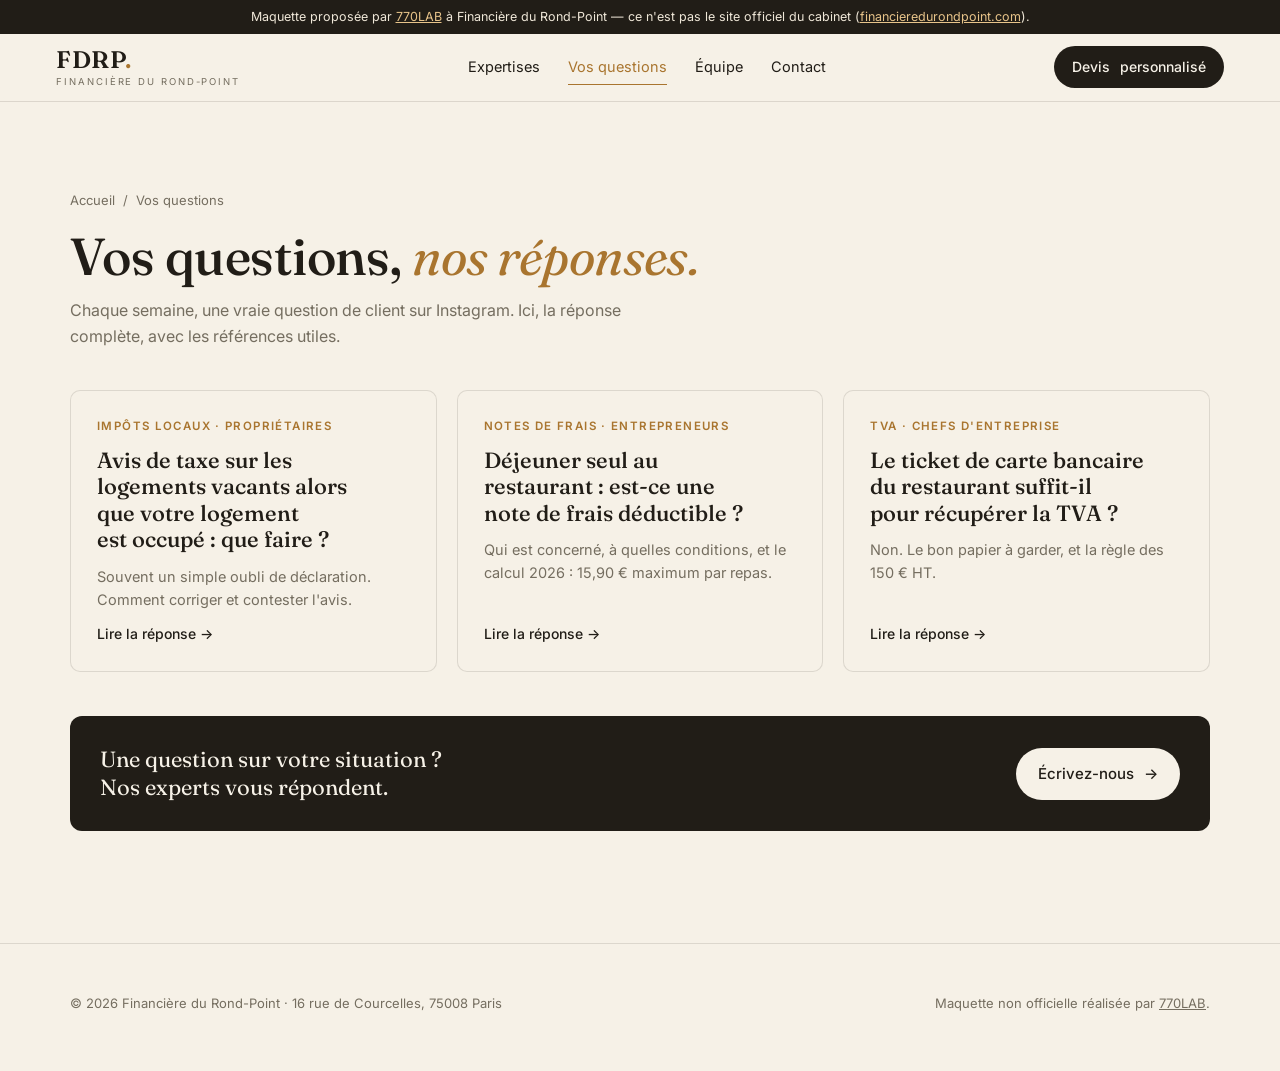
==== questions/index.html @ 24789dcb "FDRP — maquette 770LAB : hero scroll « des papiers au bilan » + pages Vos questions Co-Authored-By: " ====
<!DOCTYPE html>
<html lang="fr">
<head>
  <meta charset="utf-8">
  <meta name="viewport" content="width=device-width, initial-scale=1, viewport-fit=cover">
  <title>[Maquette] Vos questions, nos réponses | FDRP expert-comptable Paris 8e</title>
  <meta name="description" content="Les vraies questions des clients de Financière du Rond-Point : TVA, notes de frais, impôts locaux… Une réponse claire et sourcée à chaque fois.">
  <meta name="robots" content="noindex, nofollow">
  <link rel="canonical" href="https://770lab.com/fdrp/questions/">
  <meta property="og:title" content="[Maquette] Vos questions, nos réponses | FDRP expert-comptable Paris 8e">
  <meta property="og:description" content="Les vraies questions des clients de Financière du Rond-Point : TVA, notes de frais, impôts locaux… Une réponse claire et sourcée à chaque fois.">
  <meta property="og:type" content="article">
  <link rel="icon" href="data:image/svg+xml,%3Csvg xmlns='http://www.w3.org/2000/svg' viewBox='0 0 32 32'%3E%3Crect width='32' height='32' rx='7' fill='%23211d17'/%3E%3Ctext x='16' y='21.5' font-family='Georgia,serif' font-size='13' font-weight='700' fill='%23e1b874' text-anchor='middle'%3EFD%3C/text%3E%3C/svg%3E">
  <link rel="preconnect" href="https://fonts.googleapis.com">
  <link rel="preconnect" href="https://fonts.gstatic.com" crossorigin>
  <link href="https://fonts.googleapis.com/css2?family=Fraunces:ital,opsz,wght@0,9..144,400;0,9..144,500;0,9..144,600;1,9..144,400&family=Inter:wght@400;500;600&display=swap" rel="stylesheet">
  <link rel="stylesheet" href="../css/site.css?v=1">
  <script type="application/ld+json">{"@context": "https://schema.org", "@type": "CollectionPage", "name": "Vos questions, nos réponses", "hasPart": [{"@type": "FAQPage", "name": "Avis de taxe sur les logements vacants alors que votre logement est occupé : que faire ?", "url": "https://770lab.com/fdrp/questions/taxe-logements-vacants-avis-logement-occupe.html"}, {"@type": "FAQPage", "name": "Déjeuner seul au restaurant : est-ce une note de frais déductible ?", "url": "https://770lab.com/fdrp/questions/dejeuner-seul-restaurant-frais-de-repas-deductibles.html"}, {"@type": "FAQPage", "name": "Le ticket de carte bancaire du restaurant suffit-il pour récupérer la TVA ?", "url": "https://770lab.com/fdrp/questions/ticket-carte-bancaire-restaurant-tva-recuperable.html"}]}</script>
</head>
<body>
  <div class="demo-bar" role="note">Maquette proposée par <a href="https://770lab.com">770LAB</a> à Financière du Rond-Point — ce n'est pas le site officiel du cabinet (<a href="https://financieredurondpoint.com/">financieredurondpoint.com</a>).</div>
  <header class="nav is-solid">
    <div class="shell">
      <a href="../" class="brand" aria-label="FDRP, Financière du Rond-Point"><b>FDRP<i>.</i></b><span>Financière du Rond-Point</span></a>
      <nav class="nav-links" aria-label="Navigation principale">
        <a href="../#expertises">Expertises</a>
        <a href="./" class="is-active">Vos questions</a>
        <a href="../#equipe">Équipe</a>
        <a href="../#contact">Contact</a>
      </nav>
      <a href="../#contact" class="btn nav-cta">Devis<span class="lg"> personnalisé</span></a>
    </div>
  </header>
  <main class="article">
    <div class="shell" style="max-width:1180px">
      <nav class="crumbs" aria-label="Fil d'Ariane"><a href="../">Accueil</a><span>/</span><span>Vos questions</span></nav>
      <h1>Vos questions, <em style="font-style:italic;color:var(--accent);font-weight:400">nos réponses.</em></h1>
      <p class="meta" style="max-width:60ch;font-size:16px">Chaque semaine, une vraie question de client sur Instagram. Ici, la réponse complète, avec les références utiles.</p>
      <div class="qgrid" style="margin-top:40px">
        <a class="qcard" href="taxe-logements-vacants-avis-logement-occupe.html">
          <span class="tag">Impôts locaux · Propriétaires</span>
          <h3>Avis de taxe sur les logements vacants alors que votre logement est occupé : que faire ?</h3>
          <p>Souvent un simple oubli de déclaration. Comment corriger et contester l&#x27;avis.</p>
          <span class="more">Lire la réponse →</span>
        </a>
        <a class="qcard" href="dejeuner-seul-restaurant-frais-de-repas-deductibles.html">
          <span class="tag">Notes de frais · Entrepreneurs</span>
          <h3>Déjeuner seul au restaurant : est-ce une note de frais déductible ?</h3>
          <p>Qui est concerné, à quelles conditions, et le calcul 2026 : 15,90 € maximum par repas.</p>
          <span class="more">Lire la réponse →</span>
        </a>
        <a class="qcard" href="ticket-carte-bancaire-restaurant-tva-recuperable.html">
          <span class="tag">TVA · Chefs d&#x27;entreprise</span>
          <h3>Le ticket de carte bancaire du restaurant suffit-il pour récupérer la TVA ?</h3>
          <p>Non. Le bon papier à garder, et la règle des 150 € HT.</p>
          <span class="more">Lire la réponse →</span>
        </a>
      </div>
      <div class="cta-box">
        <p>Une question sur votre situation ?<br>Nos experts vous répondent.</p>
        <a class="btn" href="../#contact">Écrivez-nous <span aria-hidden="true">→</span></a>
      </div>
    </div>
  </main>
  <footer class="footer">
    <div class="shell">
      <p>© 2026 Financière du Rond-Point · 16 rue de Courcelles, 75008 Paris</p>
      <p>Maquette non officielle réalisée par <a href="https://770lab.com">770LAB</a>.</p>
    </div>
  </footer>
</body>
</html>
---- css/site.css ----
/* FDRP — démo 770LAB. Palette et typo reprises du site actuel du cabinet (Fraunces + Inter, crème / encre / laiton). */
:root{
  --bg:#f6f1e7; --bg-alt:#efe7d8; --fg:#211d17; --muted:#756e60; --accent:#a9752f; --accent-soft:rgba(169,117,47,.12);
  --line:rgba(33,29,23,.12); --ink:#16130f;
  --serif:"Fraunces", Georgia, "Times New Roman", serif;
  --sans:"Inter", system-ui, -apple-system, "Segoe UI", sans-serif;
  --gutter:max(20px, env(safe-area-inset-left, 0px));
  --nav-h:68px;
  --hero-x:max(20px, env(safe-area-inset-left, 0px), 4.4vw);
}
*,*::before,*::after{ box-sizing:border-box }
[hidden]{ display:none !important }
html{ -webkit-text-size-adjust:100% }
body{ margin:0; background:var(--bg); color:var(--fg); font-family:var(--sans); font-size:16px; line-height:1.6; -webkit-font-smoothing:antialiased }
img{ max-width:100%; display:block }
a{ color:inherit }
.shell{ max-width:1180px; margin:0 auto; padding-left:var(--gutter); padding-right:max(20px, env(safe-area-inset-right, 0px)) }
.eyebrow{ font-size:12px; letter-spacing:.16em; text-transform:uppercase; color:var(--accent); font-weight:600; margin:0 }
.h2{ font-family:var(--serif); font-weight:500; font-size:clamp(30px, 4.4vw, 52px); line-height:1.08; margin:.35em 0 0; text-wrap:balance; letter-spacing:-.01em }
.h2 em, .h1 em{ font-style:italic; font-weight:400; color:var(--accent) }
.btn{ display:inline-flex; align-items:center; gap:10px; padding:14px 22px; border-radius:999px; background:var(--fg); color:var(--bg); text-decoration:none; font-weight:500; font-size:15px; white-space:nowrap; transition:transform .25s, background .25s }
.btn:hover{ transform:translateY(-2px); background:var(--ink) }
.btn-ghost{ background:transparent; color:var(--fg); border:1px solid var(--fg) }
.btn-ghost:hover{ background:var(--fg); color:var(--bg) }
:focus-visible{ outline:2px solid var(--accent); outline-offset:3px }

/* bandeau démo — toujours présent */
.demo-bar{ background:var(--fg); color:#efe7d8; font-size:12.5px; text-align:center; padding:8px var(--gutter); line-height:1.4 }
.demo-bar a{ color:#e8c48a }

/* nav */
.nav{ position:sticky; top:0; z-index:40; height:var(--nav-h); display:flex; align-items:center; background:rgba(246,241,231,.82); backdrop-filter:saturate(1.2) blur(12px); -webkit-backdrop-filter:saturate(1.2) blur(12px); border-bottom:1px solid transparent; transition:border-color .3s }
.nav.is-solid{ border-bottom-color:var(--line) }
.nav .shell{ width:100%; max-width:none; padding-left:var(--hero-x); padding-right:var(--hero-x); display:flex; align-items:center; justify-content:space-between; gap:24px }
.brand{ text-decoration:none; display:flex; flex-direction:column; line-height:1 }
.brand b{ font-family:var(--serif); font-weight:600; font-size:24px; letter-spacing:.02em }
.brand b i{ color:var(--accent); font-style:normal }
.brand span{ font-size:9.5px; letter-spacing:.2em; text-transform:uppercase; color:var(--muted); margin-top:5px }
.nav-links{ display:flex; gap:28px; font-size:14.5px }
.nav-links a{ text-decoration:none; padding:6px 0; border-bottom:1px solid transparent }
.nav-links a:hover, .nav-links a.is-active{ border-bottom-color:var(--accent); color:var(--accent) }
.nav-cta{ padding:10px 18px; font-size:14px }
@media (max-width:860px){ .nav-links{ display:none } .nav-cta{ padding:9px 14px; font-size:13px } }
@media (max-width:520px){ .nav-cta .lg{ display:none } .brand b{ font-size:22px } .brand span{ font-size:8.5px; letter-spacing:.16em; white-space:nowrap } .eyebrow{ letter-spacing:.12em } }

/* ===== HERO scroll-scrubbé ===== */
.hero{ position:relative; height:560vh }
.stage{ position:sticky; top:var(--nav-h); height:calc(100vh - var(--nav-h)); height:calc(100dvh - var(--nav-h)); overflow:hidden; background:var(--bg) }
.stage .poster, .stage canvas{ position:absolute; inset:0; width:100%; height:100%; object-fit:cover; object-position:68% 50% }
.stage canvas{ opacity:0; transition:opacity .4s }
.stage.has-seq canvas{ opacity:1 }
.scrim{ position:absolute; inset:0; pointer-events:none; background:linear-gradient(90deg, rgba(246,241,231,.92) 0%, rgba(246,241,231,.72) 26%, rgba(246,241,231,0) 46%) }
.copy{ position:absolute; left:var(--hero-x); top:50%; transform:translateY(-50%); width:min(430px, 33vw); min-height:340px }
.ph{ position:absolute; left:0; top:0; width:100%; display:flex; flex-direction:column; gap:16px; opacity:0; transform:translateY(14px); transition:opacity .45s ease, transform .55s cubic-bezier(.2,.7,.2,1); pointer-events:none }
.ph.on{ opacity:1; transform:none; pointer-events:auto }
.h1{ font-family:var(--serif); font-weight:500; font-size:clamp(38px, 5.2vw, 72px); line-height:1.02; letter-spacing:-.015em; margin:0; text-wrap:balance }
.ph p.lead{ margin:0; color:var(--muted); font-size:17px; max-width:34ch }
.chips{ display:flex; flex-wrap:wrap; gap:8px }
.chips span{ font-size:13px; padding:6px 12px; border:1px solid rgba(169,117,47,.45); border-radius:999px; background:rgba(246,241,231,.75) }
.stat{ display:flex; align-items:baseline; gap:12px }
.stat b{ font-family:var(--serif); font-weight:500; font-size:clamp(46px, 5.6vw, 76px); line-height:1; font-variant-numeric:tabular-nums; color:var(--fg) }
.stat span{ font-size:14px; color:var(--muted); max-width:15ch; line-height:1.35 }
.progress{ position:absolute; left:var(--hero-x); bottom:28px; display:flex; gap:8px; align-items:center; font-size:11px; letter-spacing:.14em; text-transform:uppercase; color:var(--muted) }
.progress i{ width:26px; height:2px; background:var(--line); display:block; position:relative; overflow:hidden }
.progress i.on{ background:var(--accent) }
.scroll-hint{ position:absolute; right:max(20px, env(safe-area-inset-right, 0px)); bottom:26px; font-size:12px; color:var(--muted); letter-spacing:.08em; transition:opacity .4s }
.hero.is-moving .scroll-hint{ opacity:0 }

@media (orientation:portrait), (max-width:760px){
  .scrim{ background:linear-gradient(0deg, rgba(246,241,231,.97) 0%, rgba(246,241,231,.9) 34%, rgba(246,241,231,0) 58%) }
  .copy{ top:auto; bottom:64px; transform:none; width:auto; right:max(20px, env(safe-area-inset-right, 0px)); min-height:230px }
  .ph{ top:auto; bottom:0; gap:12px }
  .h1{ font-size:clamp(32px, 9vw, 44px) }
  .ph p.lead{ font-size:15px }
  .stat b{ font-size:44px }
  .progress{ bottom:22px }
  .scroll-hint{ display:none }
}

/* ===== sections ===== */
section.block{ padding-block:clamp(72px, 10vw, 128px) }
.reveal{ opacity:1; transform:none; transition:opacity .7s ease, transform .8s cubic-bezier(.2,.7,.2,1) }
.js .reveal:not(.is-in){ opacity:0; transform:translateY(18px) }

.expertises .grid{ margin-top:48px; display:grid; grid-template-columns:repeat(auto-fit, minmax(190px, 1fr)); column-gap:28px; border-top:1px solid var(--line) }
.exp{ padding:28px 0 32px; border-bottom:1px solid var(--line); display:flex; flex-direction:column; gap:8px; min-width:0 }
.exp .n{ font-family:var(--serif); color:var(--accent); font-size:15px; font-variant-numeric:tabular-nums }
.exp h3{ margin:0; font-family:var(--serif); font-weight:500; font-size:24px; line-height:1.15 }
.exp p{ margin:0; color:var(--muted); font-size:15px }

.questions{ background:var(--bg-alt) }
.questions .head{ display:flex; justify-content:space-between; align-items:end; gap:24px; flex-wrap:wrap }
.questions .head p{ margin:12px 0 0; color:var(--muted); max-width:52ch }
.qgrid{ margin-top:44px; display:grid; grid-template-columns:repeat(auto-fit, minmax(280px, 1fr)); gap:20px }
.qcard{ display:flex; flex-direction:column; gap:12px; padding:26px; background:var(--bg); border-radius:10px; text-decoration:none; border:1px solid var(--line); transition:transform .3s, box-shadow .3s; min-width:0 }
.qcard:hover{ transform:translateY(-4px); box-shadow:0 18px 40px -24px rgba(33,29,23,.45) }
.qcard .tag{ font-size:11.5px; letter-spacing:.12em; text-transform:uppercase; color:var(--accent); font-weight:600 }
.qcard h3{ margin:0; font-family:var(--serif); font-weight:500; font-size:22px; line-height:1.2; text-wrap:balance }
.qcard p{ margin:0; color:var(--muted); font-size:14.5px }
.qcard .more{ margin-top:auto; font-size:14px; font-weight:500 }

.team .grid{ margin-top:44px; display:grid; grid-template-columns:repeat(auto-fit, minmax(210px, 1fr)); gap:20px }
.member{ display:flex; gap:16px; align-items:center; padding:18px 0; border-top:1px solid var(--line) }
.member .av{ width:52px; height:52px; border-radius:50%; background:var(--fg); color:var(--bg); display:grid; place-items:center; font-family:var(--serif); font-size:18px; flex:none }
.member b{ display:block; font-weight:600 }
.member span{ color:var(--muted); font-size:14px }

.contact{ background:var(--fg); color:var(--bg) }
.contact .eyebrow{ color:#e1b874 }
.contact .h2 em{ color:#e1b874 }
.contact .inner{ display:grid; grid-template-columns:1.2fr 1fr; gap:48px; align-items:end }
.contact .info{ display:flex; flex-direction:column; gap:8px; font-size:16px; color:#d9cfbd }
.contact .info strong{ color:var(--bg); font-size:20px; font-family:var(--serif); font-weight:500 }
.contact .btn{ background:var(--bg); color:var(--fg); align-self:flex-start; margin-top:14px }
@media (max-width:760px){ .contact .inner{ grid-template-columns:1fr; gap:28px } }

.footer{ padding-block:36px 44px; font-size:13px; color:var(--muted); border-top:1px solid var(--line) }
.footer .shell{ display:flex; justify-content:space-between; gap:16px; flex-wrap:wrap }

/* ===== pages questions ===== */
.article{ padding-block:clamp(40px, 7vw, 88px) clamp(64px, 9vw, 112px) }
.article .shell{ max-width:820px }
.crumbs{ font-size:13px; color:var(--muted); display:flex; gap:8px; flex-wrap:wrap }
.crumbs a{ text-decoration:none; color:var(--muted) }
.crumbs a:hover{ color:var(--accent) }
.article h1{ font-family:var(--serif); font-weight:500; font-size:clamp(32px, 5vw, 52px); line-height:1.08; letter-spacing:-.01em; margin:18px 0 0; text-wrap:balance }
.meta{ margin-top:14px; font-size:13.5px; color:var(--muted) }
.answer{ margin-top:32px; padding:24px 26px; border-left:3px solid var(--accent); background:var(--bg-alt); border-radius:0 10px 10px 0 }
.answer .eyebrow{ margin-bottom:8px }
.answer p{ margin:0; font-size:18px; line-height:1.55 }
.prose{ margin-top:36px; font-size:17px; line-height:1.72 }
.prose h2{ font-family:var(--serif); font-weight:500; font-size:28px; line-height:1.2; margin:44px 0 12px }
.prose p, .prose ul, .prose ol{ margin:0 0 16px }
.prose li{ margin-bottom:6px }
.prose strong{ font-weight:600 }
.calc{ margin:20px 0; border:1px solid var(--line); border-radius:10px; overflow-x:auto }
.calc table{ width:100%; border-collapse:collapse; font-variant-numeric:tabular-nums; font-size:16px }
.calc td{ padding:12px 16px; border-bottom:1px solid var(--line) }
.calc tr:last-child td{ border-bottom:0; font-weight:600; background:var(--accent-soft) }
.calc td:last-child{ text-align:right; white-space:nowrap }
.source{ margin-top:36px; font-size:14px; color:var(--muted); padding-top:18px; border-top:1px solid var(--line) }
.insta{ margin-top:12px; font-size:14px }
.cta-box{ margin-top:44px; padding:30px; background:var(--fg); color:var(--bg); border-radius:12px; display:flex; justify-content:space-between; align-items:center; gap:20px; flex-wrap:wrap }
.cta-box p{ margin:0; font-family:var(--serif); font-size:22px; line-height:1.25 }
.cta-box .btn{ background:var(--bg); color:var(--fg) }
.related{ margin-top:52px }
.related h2{ font-family:var(--serif); font-weight:500; font-size:24px; margin:0 0 16px }
.related .qgrid{ margin-top:0 }

@media (prefers-reduced-motion:reduce){
  .ph, .reveal, .btn, .qcard{ transition:none !important }
}
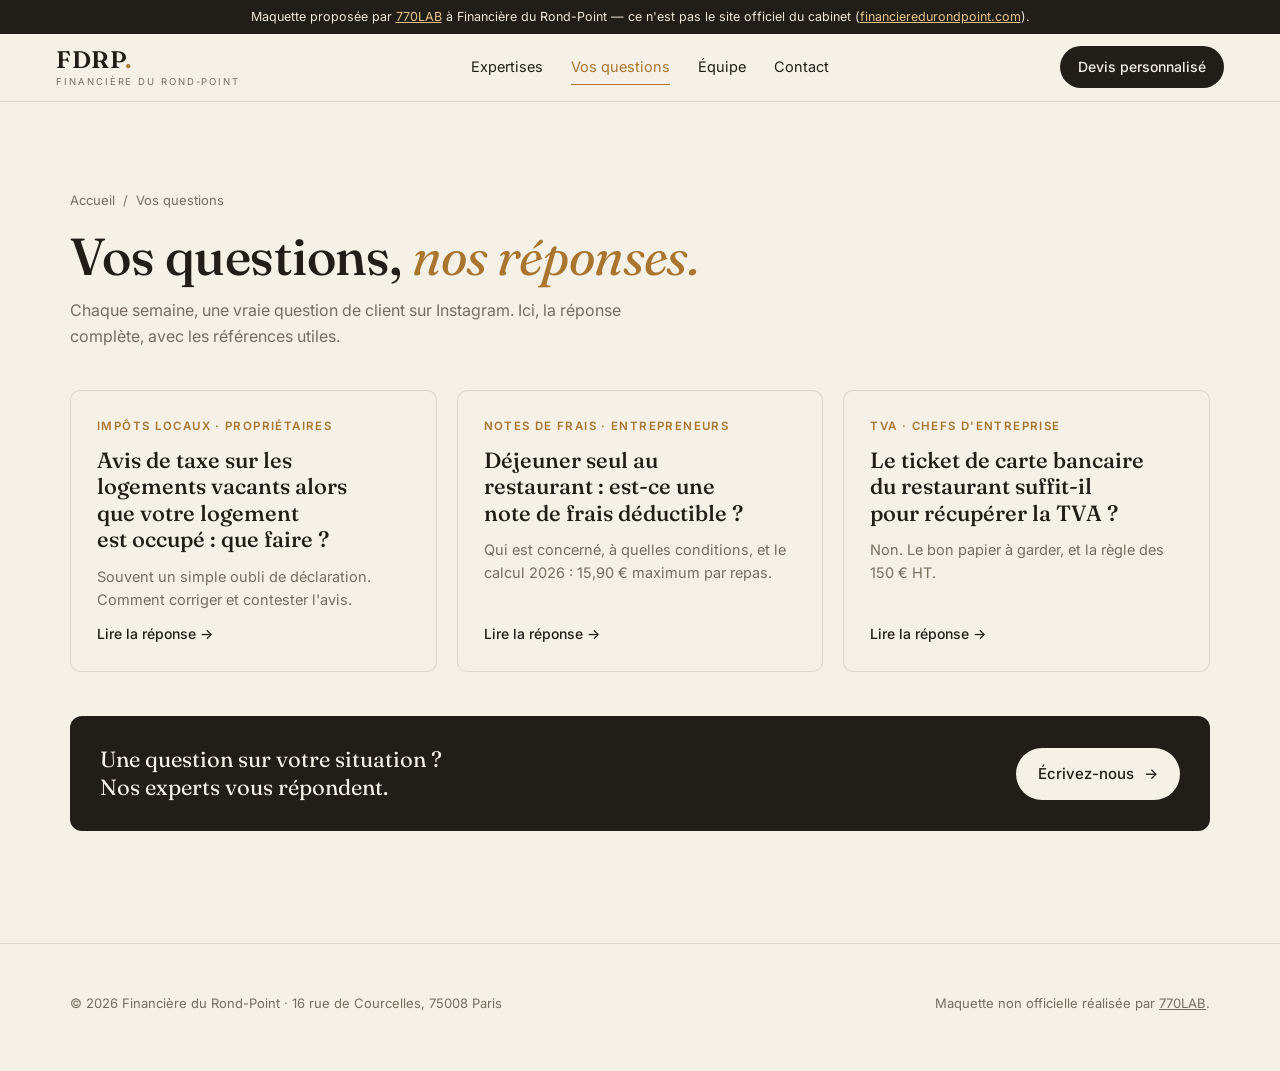
==== commit 013906f7: "Bouton devis : espacement Co-Authored-By: Claude Opus 5.5 <noreply@anthropic.com>" ====
--- a/questions/index.html
+++ b/questions/index.html
@@ -14,7 +14,7 @@
   <link rel="preconnect" href="https://fonts.googleapis.com">
   <link rel="preconnect" href="https://fonts.gstatic.com" crossorigin>
   <link href="https://fonts.googleapis.com/css2?family=Fraunces:ital,opsz,wght@0,9..144,400;0,9..144,500;0,9..144,600;1,9..144,400&family=Inter:wght@400;500;600&display=swap" rel="stylesheet">
-  <link rel="stylesheet" href="../css/site.css?v=1">
+  <link rel="stylesheet" href="../css/site.css?v=2">
   <script type="application/ld+json">{"@context": "https://schema.org", "@type": "CollectionPage", "name": "Vos questions, nos réponses", "hasPart": [{"@type": "FAQPage", "name": "Avis de taxe sur les logements vacants alors que votre logement est occupé : que faire ?", "url": "https://770lab.com/fdrp/questions/taxe-logements-vacants-avis-logement-occupe.html"}, {"@type": "FAQPage", "name": "Déjeuner seul au restaurant : est-ce une note de frais déductible ?", "url": "https://770lab.com/fdrp/questions/dejeuner-seul-restaurant-frais-de-repas-deductibles.html"}, {"@type": "FAQPage", "name": "Le ticket de carte bancaire du restaurant suffit-il pour récupérer la TVA ?", "url": "https://770lab.com/fdrp/questions/ticket-carte-bancaire-restaurant-tva-recuperable.html"}]}</script>
 </head>
 <body>
--- a/css/site.css
+++ b/css/site.css
@@ -41,6 +41,7 @@
 .nav-links a:hover, .nav-links a.is-active{ border-bottom-color:var(--accent); color:var(--accent) }
 .nav-cta{ padding:10px 18px; font-size:14px }
 @media (max-width:860px){ .nav-links{ display:none } .nav-cta{ padding:9px 14px; font-size:13px } }
+.nav-cta{ gap:.28em }
 @media (max-width:520px){ .nav-cta .lg{ display:none } .brand b{ font-size:22px } .brand span{ font-size:8.5px; letter-spacing:.16em; white-space:nowrap } .eyebrow{ letter-spacing:.12em } }
 
 /* ===== HERO scroll-scrubbé ===== */
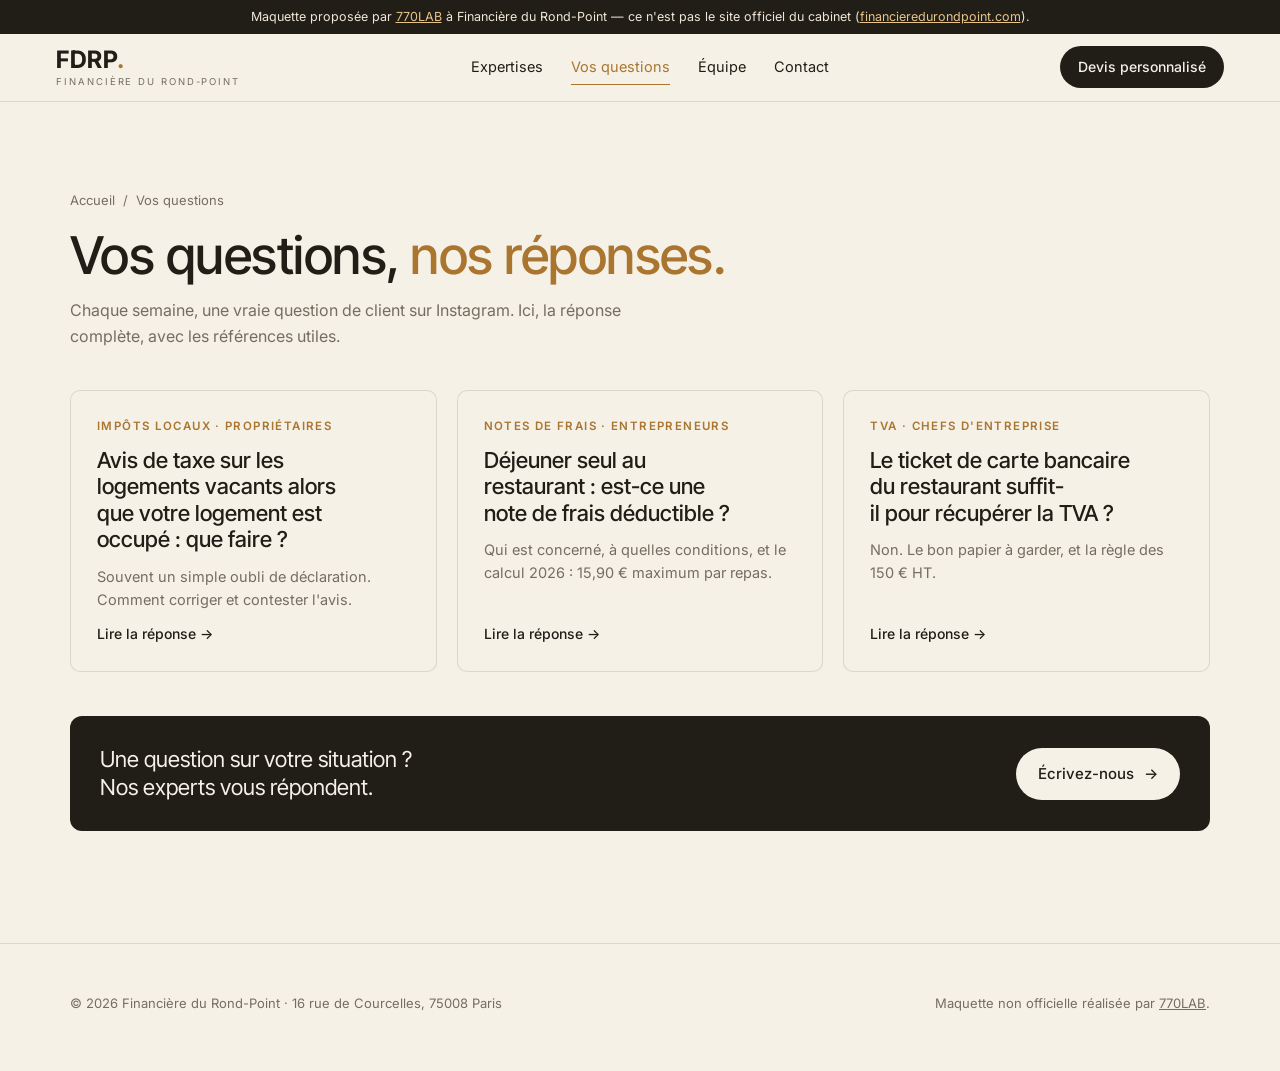
==== commit 29390869: "Replace Fraunces with Inter Tight, remove italics (report 371a515994b2) Co-Authored-By: Claude Opus " ====
--- a/questions/index.html
+++ b/questions/index.html
@@ -13,7 +13,7 @@
   <link rel="icon" href="data:image/svg+xml,%3Csvg xmlns='http://www.w3.org/2000/svg' viewBox='0 0 32 32'%3E%3Crect width='32' height='32' rx='7' fill='%23211d17'/%3E%3Ctext x='16' y='21.5' font-family='Georgia,serif' font-size='13' font-weight='700' fill='%23e1b874' text-anchor='middle'%3EFD%3C/text%3E%3C/svg%3E">
   <link rel="preconnect" href="https://fonts.googleapis.com">
   <link rel="preconnect" href="https://fonts.gstatic.com" crossorigin>
-  <link href="https://fonts.googleapis.com/css2?family=Fraunces:ital,opsz,wght@0,9..144,400;0,9..144,500;0,9..144,600;1,9..144,400&family=Inter:wght@400;500;600&display=swap" rel="stylesheet">
+  <link href="https://fonts.googleapis.com/css2?family=Inter+Tight:wght@500;600;700&family=Inter:wght@400;500;600&display=swap" rel="stylesheet">
   <link rel="stylesheet" href="../css/site.css?v=2">
   <script type="application/ld+json">{"@context": "https://schema.org", "@type": "CollectionPage", "name": "Vos questions, nos réponses", "hasPart": [{"@type": "FAQPage", "name": "Avis de taxe sur les logements vacants alors que votre logement est occupé : que faire ?", "url": "https://770lab.com/fdrp/questions/taxe-logements-vacants-avis-logement-occupe.html"}, {"@type": "FAQPage", "name": "Déjeuner seul au restaurant : est-ce une note de frais déductible ?", "url": "https://770lab.com/fdrp/questions/dejeuner-seul-restaurant-frais-de-repas-deductibles.html"}, {"@type": "FAQPage", "name": "Le ticket de carte bancaire du restaurant suffit-il pour récupérer la TVA ?", "url": "https://770lab.com/fdrp/questions/ticket-carte-bancaire-restaurant-tva-recuperable.html"}]}</script>
 </head>
@@ -34,7 +34,7 @@
   <main class="article">
     <div class="shell" style="max-width:1180px">
       <nav class="crumbs" aria-label="Fil d'Ariane"><a href="../">Accueil</a><span>/</span><span>Vos questions</span></nav>
-      <h1>Vos questions, <em style="font-style:italic;color:var(--accent);font-weight:400">nos réponses.</em></h1>
+      <h1>Vos questions, <em style="color:var(--accent)">nos réponses.</em></h1>
       <p class="meta" style="max-width:60ch;font-size:16px">Chaque semaine, une vraie question de client sur Instagram. Ici, la réponse complète, avec les références utiles.</p>
       <div class="qgrid" style="margin-top:40px">
         <a class="qcard" href="taxe-logements-vacants-avis-logement-occupe.html">
--- a/css/site.css
+++ b/css/site.css
@@ -1,14 +1,14 @@
-/* FDRP — démo 770LAB. Palette et typo reprises du site actuel du cabinet (Fraunces + Inter, crème / encre / laiton). */
+/* FDRP — démo 770LAB. Palette du site actuel (crème / encre / laiton) ; titres en Inter Tight, texte en Inter. Jamais Fraunces ni de serif « fantaisie » (propriétaire, 13/11/2026), jamais d italique. */
 :root{
   --bg:#f6f1e7; --bg-alt:#efe7d8; --fg:#211d17; --muted:#756e60; --accent:#a9752f; --accent-soft:rgba(169,117,47,.12);
   --line:rgba(33,29,23,.12); --ink:#16130f;
-  --serif:"Fraunces", Georgia, "Times New Roman", serif;
+  --serif:"Inter Tight", "Inter", system-ui, -apple-system, "Segoe UI", sans-serif;
   --sans:"Inter", system-ui, -apple-system, "Segoe UI", sans-serif;
   --gutter:max(20px, env(safe-area-inset-left, 0px));
   --nav-h:68px;
   --hero-x:max(20px, env(safe-area-inset-left, 0px), 4.4vw);
 }
-*,*::before,*::after{ box-sizing:border-box }
+*,*::before,*::after{ box-sizing:border-box; font-style:normal !important }
 [hidden]{ display:none !important }
 html{ -webkit-text-size-adjust:100% }
 body{ margin:0; background:var(--bg); color:var(--fg); font-family:var(--sans); font-size:16px; line-height:1.6; -webkit-font-smoothing:antialiased }
@@ -16,8 +16,8 @@
 a{ color:inherit }
 .shell{ max-width:1180px; margin:0 auto; padding-left:var(--gutter); padding-right:max(20px, env(safe-area-inset-right, 0px)) }
 .eyebrow{ font-size:12px; letter-spacing:.16em; text-transform:uppercase; color:var(--accent); font-weight:600; margin:0 }
-.h2{ font-family:var(--serif); font-weight:500; font-size:clamp(30px, 4.4vw, 52px); line-height:1.08; margin:.35em 0 0; text-wrap:balance; letter-spacing:-.01em }
-.h2 em, .h1 em{ font-style:italic; font-weight:400; color:var(--accent) }
+.h2{ font-family:var(--serif); font-weight:600; font-size:clamp(30px, 4.4vw, 52px); line-height:1.08; margin:.35em 0 0; text-wrap:balance; letter-spacing:-.01em }
+.h2 em, .h1 em{ font-style:normal; color:var(--accent) }
 .btn{ display:inline-flex; align-items:center; gap:10px; padding:14px 22px; border-radius:999px; background:var(--fg); color:var(--bg); text-decoration:none; font-weight:500; font-size:15px; white-space:nowrap; transition:transform .25s, background .25s }
 .btn:hover{ transform:translateY(-2px); background:var(--ink) }
 .btn-ghost{ background:transparent; color:var(--fg); border:1px solid var(--fg) }
@@ -33,7 +33,7 @@
 .nav.is-solid{ border-bottom-color:var(--line) }
 .nav .shell{ width:100%; max-width:none; padding-left:var(--hero-x); padding-right:var(--hero-x); display:flex; align-items:center; justify-content:space-between; gap:24px }
 .brand{ text-decoration:none; display:flex; flex-direction:column; line-height:1 }
-.brand b{ font-family:var(--serif); font-weight:600; font-size:24px; letter-spacing:.02em }
+.brand b{ font-family:var(--serif); font-weight:700; font-size:24px; letter-spacing:.02em }
 .brand b i{ color:var(--accent); font-style:normal }
 .brand span{ font-size:9.5px; letter-spacing:.2em; text-transform:uppercase; color:var(--muted); margin-top:5px }
 .nav-links{ display:flex; gap:28px; font-size:14.5px }
@@ -54,7 +54,7 @@
 .copy{ position:absolute; left:var(--hero-x); top:50%; transform:translateY(-50%); width:min(430px, 33vw); min-height:340px }
 .ph{ position:absolute; left:0; top:0; width:100%; display:flex; flex-direction:column; gap:16px; opacity:0; transform:translateY(14px); transition:opacity .45s ease, transform .55s cubic-bezier(.2,.7,.2,1); pointer-events:none }
 .ph.on{ opacity:1; transform:none; pointer-events:auto }
-.h1{ font-family:var(--serif); font-weight:500; font-size:clamp(38px, 5.2vw, 72px); line-height:1.02; letter-spacing:-.015em; margin:0; text-wrap:balance }
+.h1{ font-family:var(--serif); font-weight:600; font-size:clamp(38px, 5.2vw, 72px); line-height:1.02; letter-spacing:-.015em; margin:0; text-wrap:balance }
 .ph p.lead{ margin:0; color:var(--muted); font-size:17px; max-width:34ch }
 .chips{ display:flex; flex-wrap:wrap; gap:8px }
 .chips span{ font-size:13px; padding:6px 12px; border:1px solid rgba(169,117,47,.45); border-radius:999px; background:rgba(246,241,231,.75) }
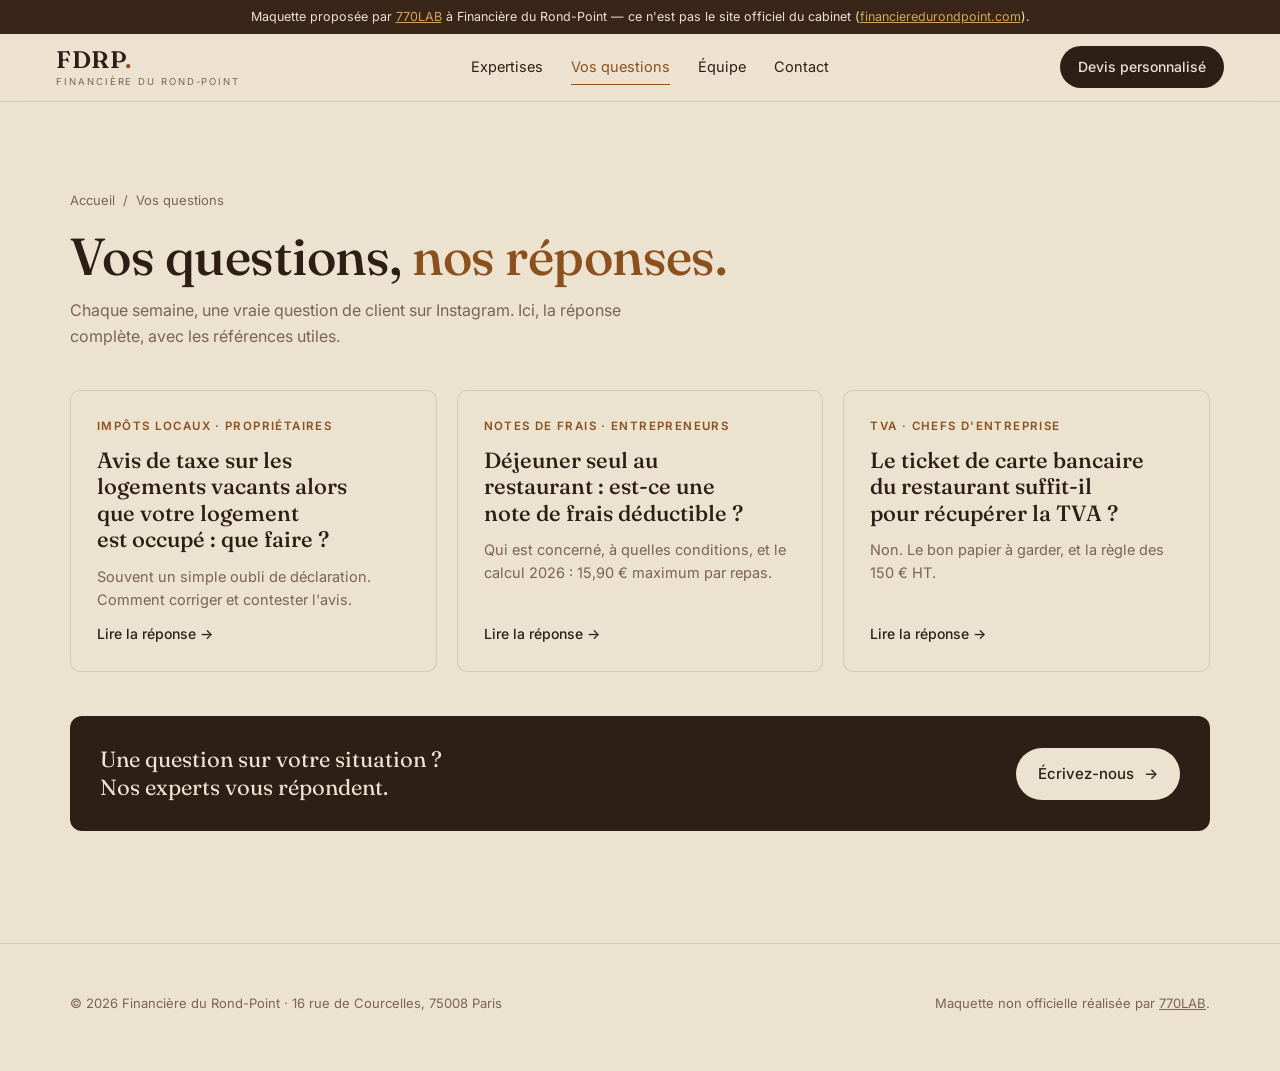
==== commit 14933b7d: "Palette café du reel + aucun italique (branche en attente de la nouvelle vidéo) Co-Authored-By: Clau" ====
--- a/questions/index.html
+++ b/questions/index.html
@@ -10,11 +10,11 @@
   <meta property="og:title" content="[Maquette] Vos questions, nos réponses | FDRP expert-comptable Paris 8e">
   <meta property="og:description" content="Les vraies questions des clients de Financière du Rond-Point : TVA, notes de frais, impôts locaux… Une réponse claire et sourcée à chaque fois.">
   <meta property="og:type" content="article">
-  <link rel="icon" href="data:image/svg+xml,%3Csvg xmlns='http://www.w3.org/2000/svg' viewBox='0 0 32 32'%3E%3Crect width='32' height='32' rx='7' fill='%23211d17'/%3E%3Ctext x='16' y='21.5' font-family='Georgia,serif' font-size='13' font-weight='700' fill='%23e1b874' text-anchor='middle'%3EFD%3C/text%3E%3C/svg%3E">
+  <link rel="icon" href="data:image/svg+xml,%3Csvg xmlns='http://www.w3.org/2000/svg' viewBox='0 0 32 32'%3E%3Crect width='32' height='32' rx='7' fill='%233a2618'/%3E%3Ctext x='16' y='21.5' font-family='Georgia,serif' font-size='13' font-weight='700' fill='%23d6a360' text-anchor='middle'%3EFD%3C/text%3E%3C/svg%3E">
   <link rel="preconnect" href="https://fonts.googleapis.com">
   <link rel="preconnect" href="https://fonts.gstatic.com" crossorigin>
-  <link href="https://fonts.googleapis.com/css2?family=Inter+Tight:wght@500;600;700&family=Inter:wght@400;500;600&display=swap" rel="stylesheet">
-  <link rel="stylesheet" href="../css/site.css?v=2">
+  <link href="https://fonts.googleapis.com/css2?family=Fraunces:opsz,wght@9..144,400;9..144,500;9..144,600&family=Inter:wght@400;500;600&display=swap" rel="stylesheet">
+  <link rel="stylesheet" href="../css/site.css?v=3">
   <script type="application/ld+json">{"@context": "https://schema.org", "@type": "CollectionPage", "name": "Vos questions, nos réponses", "hasPart": [{"@type": "FAQPage", "name": "Avis de taxe sur les logements vacants alors que votre logement est occupé : que faire ?", "url": "https://770lab.com/fdrp/questions/taxe-logements-vacants-avis-logement-occupe.html"}, {"@type": "FAQPage", "name": "Déjeuner seul au restaurant : est-ce une note de frais déductible ?", "url": "https://770lab.com/fdrp/questions/dejeuner-seul-restaurant-frais-de-repas-deductibles.html"}, {"@type": "FAQPage", "name": "Le ticket de carte bancaire du restaurant suffit-il pour récupérer la TVA ?", "url": "https://770lab.com/fdrp/questions/ticket-carte-bancaire-restaurant-tva-recuperable.html"}]}</script>
 </head>
 <body>
--- a/css/site.css
+++ b/css/site.css
@@ -1,22 +1,23 @@
-/* FDRP — démo 770LAB. Palette du site actuel (crème / encre / laiton) ; titres en Inter Tight, texte en Inter. Jamais Fraunces ni de serif « fantaisie » (propriétaire, 13/11/2026), jamais d italique. */
+/* FDRP — démo 770LAB. Palette « café » reprise du reel choisi par le client (crème, sable, caramel, espresso) — PAS celle de son site actuel, qu'il n'aime pas. */
 :root{
-  --bg:#f6f1e7; --bg-alt:#efe7d8; --fg:#211d17; --muted:#756e60; --accent:#a9752f; --accent-soft:rgba(169,117,47,.12);
-  --line:rgba(33,29,23,.12); --ink:#16130f;
-  --serif:"Inter Tight", "Inter", system-ui, -apple-system, "Segoe UI", sans-serif;
+  --bg:#ece2d0; --bg-alt:#e2d2ba; --fg:#2e1f16; --muted:#7b6450; --accent:#8c501d; --accent-soft:rgba(201,138,69,.16);
+  --line:rgba(46,31,22,.13); --ink:#1f140d; --caramel:#c98a45; --caramel-lt:#d6a360; --espresso:#3a2618;
+  --serif:"Fraunces", Georgia, "Times New Roman", serif;
   --sans:"Inter", system-ui, -apple-system, "Segoe UI", sans-serif;
   --gutter:max(20px, env(safe-area-inset-left, 0px));
   --nav-h:68px;
   --hero-x:max(20px, env(safe-area-inset-left, 0px), 4.4vw);
 }
-*,*::before,*::after{ box-sizing:border-box; font-style:normal !important }
+*,*::before,*::after{ box-sizing:border-box }
 [hidden]{ display:none !important }
 html{ -webkit-text-size-adjust:100% }
 body{ margin:0; background:var(--bg); color:var(--fg); font-family:var(--sans); font-size:16px; line-height:1.6; -webkit-font-smoothing:antialiased }
 img{ max-width:100%; display:block }
+em, i{ font-style:normal } /* aucun italique sur ce site (demande du 17/11) */
 a{ color:inherit }
 .shell{ max-width:1180px; margin:0 auto; padding-left:var(--gutter); padding-right:max(20px, env(safe-area-inset-right, 0px)) }
 .eyebrow{ font-size:12px; letter-spacing:.16em; text-transform:uppercase; color:var(--accent); font-weight:600; margin:0 }
-.h2{ font-family:var(--serif); font-weight:600; font-size:clamp(30px, 4.4vw, 52px); line-height:1.08; margin:.35em 0 0; text-wrap:balance; letter-spacing:-.01em }
+.h2{ font-family:var(--serif); font-weight:500; font-size:clamp(30px, 4.4vw, 52px); line-height:1.08; margin:.35em 0 0; text-wrap:balance; letter-spacing:-.01em }
 .h2 em, .h1 em{ font-style:normal; color:var(--accent) }
 .btn{ display:inline-flex; align-items:center; gap:10px; padding:14px 22px; border-radius:999px; background:var(--fg); color:var(--bg); text-decoration:none; font-weight:500; font-size:15px; white-space:nowrap; transition:transform .25s, background .25s }
 .btn:hover{ transform:translateY(-2px); background:var(--ink) }
@@ -25,15 +26,15 @@
 :focus-visible{ outline:2px solid var(--accent); outline-offset:3px }
 
 /* bandeau démo — toujours présent */
-.demo-bar{ background:var(--fg); color:#efe7d8; font-size:12.5px; text-align:center; padding:8px var(--gutter); line-height:1.4 }
-.demo-bar a{ color:#e8c48a }
+.demo-bar{ background:var(--espresso); color:var(--bg); font-size:12.5px; text-align:center; padding:8px var(--gutter); line-height:1.4 }
+.demo-bar a{ color:var(--caramel-lt) }
 
 /* nav */
-.nav{ position:sticky; top:0; z-index:40; height:var(--nav-h); display:flex; align-items:center; background:rgba(246,241,231,.82); backdrop-filter:saturate(1.2) blur(12px); -webkit-backdrop-filter:saturate(1.2) blur(12px); border-bottom:1px solid transparent; transition:border-color .3s }
+.nav{ position:sticky; top:0; z-index:40; height:var(--nav-h); display:flex; align-items:center; background:rgba(236,226,208,.84); backdrop-filter:saturate(1.2) blur(12px); -webkit-backdrop-filter:saturate(1.2) blur(12px); border-bottom:1px solid transparent; transition:border-color .3s }
 .nav.is-solid{ border-bottom-color:var(--line) }
 .nav .shell{ width:100%; max-width:none; padding-left:var(--hero-x); padding-right:var(--hero-x); display:flex; align-items:center; justify-content:space-between; gap:24px }
 .brand{ text-decoration:none; display:flex; flex-direction:column; line-height:1 }
-.brand b{ font-family:var(--serif); font-weight:700; font-size:24px; letter-spacing:.02em }
+.brand b{ font-family:var(--serif); font-weight:600; font-size:24px; letter-spacing:.02em }
 .brand b i{ color:var(--accent); font-style:normal }
 .brand span{ font-size:9.5px; letter-spacing:.2em; text-transform:uppercase; color:var(--muted); margin-top:5px }
 .nav-links{ display:flex; gap:28px; font-size:14.5px }
@@ -50,14 +51,14 @@
 .stage .poster, .stage canvas{ position:absolute; inset:0; width:100%; height:100%; object-fit:cover; object-position:68% 50% }
 .stage canvas{ opacity:0; transition:opacity .4s }
 .stage.has-seq canvas{ opacity:1 }
-.scrim{ position:absolute; inset:0; pointer-events:none; background:linear-gradient(90deg, rgba(246,241,231,.92) 0%, rgba(246,241,231,.72) 26%, rgba(246,241,231,0) 46%) }
+.scrim{ position:absolute; inset:0; pointer-events:none; background:linear-gradient(90deg, rgba(236,226,208,.92) 0%, rgba(236,226,208,.72) 26%, rgba(236,226,208,0) 46%) }
 .copy{ position:absolute; left:var(--hero-x); top:50%; transform:translateY(-50%); width:min(430px, 33vw); min-height:340px }
 .ph{ position:absolute; left:0; top:0; width:100%; display:flex; flex-direction:column; gap:16px; opacity:0; transform:translateY(14px); transition:opacity .45s ease, transform .55s cubic-bezier(.2,.7,.2,1); pointer-events:none }
 .ph.on{ opacity:1; transform:none; pointer-events:auto }
-.h1{ font-family:var(--serif); font-weight:600; font-size:clamp(38px, 5.2vw, 72px); line-height:1.02; letter-spacing:-.015em; margin:0; text-wrap:balance }
+.h1{ font-family:var(--serif); font-weight:500; font-size:clamp(38px, 5.2vw, 72px); line-height:1.02; letter-spacing:-.015em; margin:0; text-wrap:balance }
 .ph p.lead{ margin:0; color:var(--muted); font-size:17px; max-width:34ch }
 .chips{ display:flex; flex-wrap:wrap; gap:8px }
-.chips span{ font-size:13px; padding:6px 12px; border:1px solid rgba(169,117,47,.45); border-radius:999px; background:rgba(246,241,231,.75) }
+.chips span{ font-size:13px; padding:6px 12px; border:1px solid rgba(201,138,69,.6); border-radius:999px; background:rgba(236,226,208,.78) }
 .stat{ display:flex; align-items:baseline; gap:12px }
 .stat b{ font-family:var(--serif); font-weight:500; font-size:clamp(46px, 5.6vw, 76px); line-height:1; font-variant-numeric:tabular-nums; color:var(--fg) }
 .stat span{ font-size:14px; color:var(--muted); max-width:15ch; line-height:1.35 }
@@ -68,7 +69,7 @@
 .hero.is-moving .scroll-hint{ opacity:0 }
 
 @media (orientation:portrait), (max-width:760px){
-  .scrim{ background:linear-gradient(0deg, rgba(246,241,231,.97) 0%, rgba(246,241,231,.9) 34%, rgba(246,241,231,0) 58%) }
+  .scrim{ background:linear-gradient(0deg, rgba(236,226,208,.97) 0%, rgba(236,226,208,.9) 34%, rgba(236,226,208,0) 58%) }
   .copy{ top:auto; bottom:64px; transform:none; width:auto; right:max(20px, env(safe-area-inset-right, 0px)); min-height:230px }
   .ph{ top:auto; bottom:0; gap:12px }
   .h1{ font-size:clamp(32px, 9vw, 44px) }
@@ -94,7 +95,7 @@
 .questions .head p{ margin:12px 0 0; color:var(--muted); max-width:52ch }
 .qgrid{ margin-top:44px; display:grid; grid-template-columns:repeat(auto-fit, minmax(280px, 1fr)); gap:20px }
 .qcard{ display:flex; flex-direction:column; gap:12px; padding:26px; background:var(--bg); border-radius:10px; text-decoration:none; border:1px solid var(--line); transition:transform .3s, box-shadow .3s; min-width:0 }
-.qcard:hover{ transform:translateY(-4px); box-shadow:0 18px 40px -24px rgba(33,29,23,.45) }
+.qcard:hover{ transform:translateY(-4px); box-shadow:0 18px 40px -24px rgba(58,38,24,.5) }
 .qcard .tag{ font-size:11.5px; letter-spacing:.12em; text-transform:uppercase; color:var(--accent); font-weight:600 }
 .qcard h3{ margin:0; font-family:var(--serif); font-weight:500; font-size:22px; line-height:1.2; text-wrap:balance }
 .qcard p{ margin:0; color:var(--muted); font-size:14.5px }
@@ -106,11 +107,11 @@
 .member b{ display:block; font-weight:600 }
 .member span{ color:var(--muted); font-size:14px }
 
-.contact{ background:var(--fg); color:var(--bg) }
-.contact .eyebrow{ color:#e1b874 }
-.contact .h2 em{ color:#e1b874 }
+.contact{ background:var(--espresso); color:var(--bg) }
+.contact .eyebrow{ color:var(--caramel-lt) }
+.contact .h2 em{ color:var(--caramel-lt) }
 .contact .inner{ display:grid; grid-template-columns:1.2fr 1fr; gap:48px; align-items:end }
-.contact .info{ display:flex; flex-direction:column; gap:8px; font-size:16px; color:#d9cfbd }
+.contact .info{ display:flex; flex-direction:column; gap:8px; font-size:16px; color:var(--bg-alt) }
 .contact .info strong{ color:var(--bg); font-size:20px; font-family:var(--serif); font-weight:500 }
 .contact .btn{ background:var(--bg); color:var(--fg); align-self:flex-start; margin-top:14px }
 @media (max-width:760px){ .contact .inner{ grid-template-columns:1fr; gap:28px } }
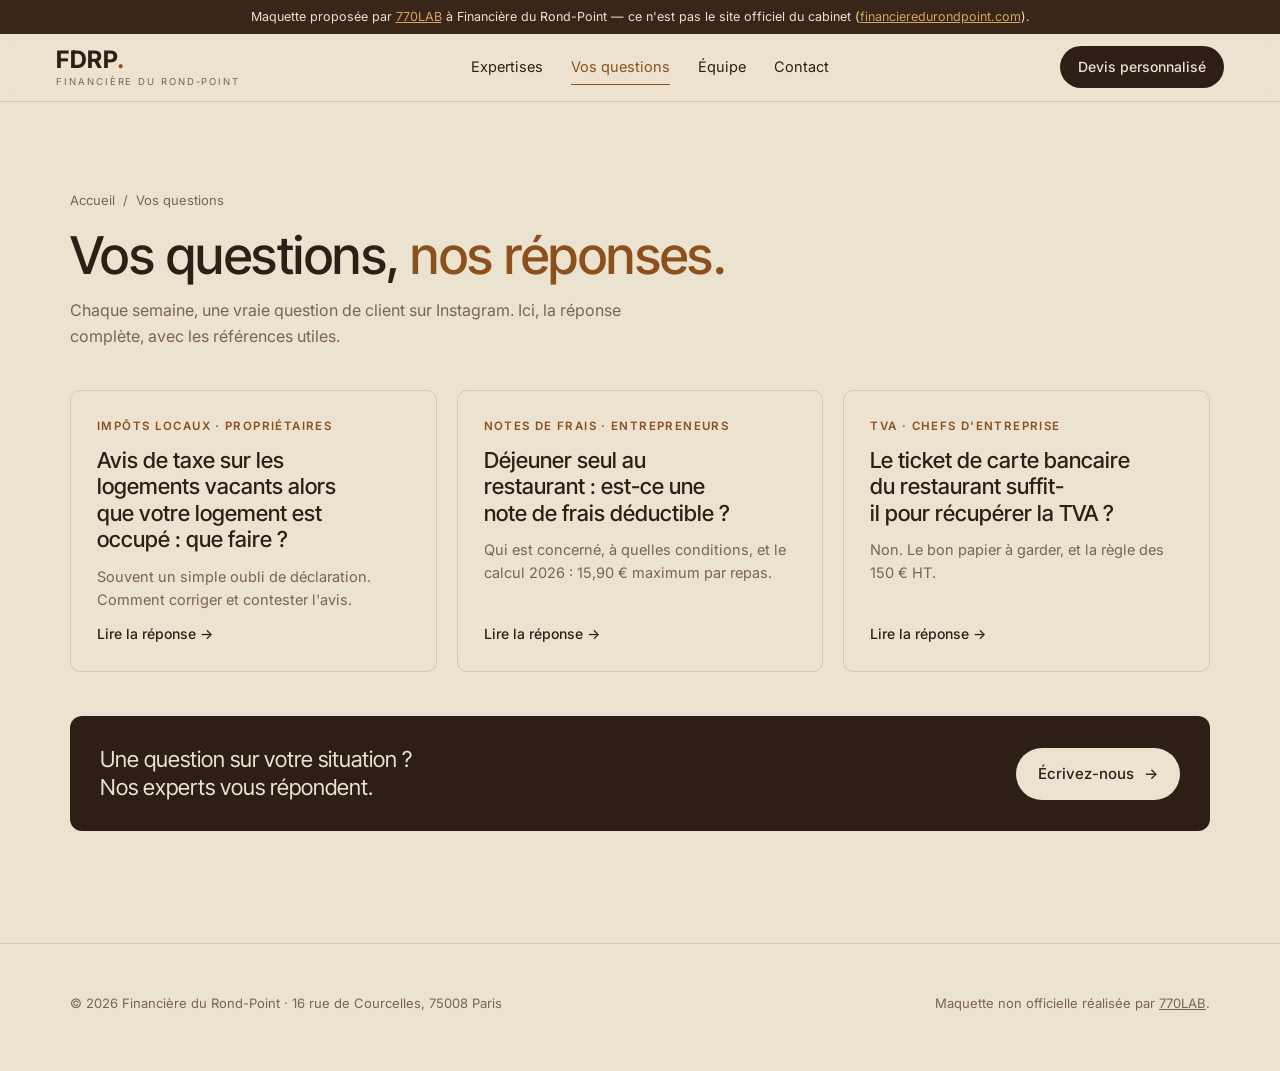
==== commit d118103f: "Fusion : police Inter Tight (13/11) + histoire scanner et palette du reel (17/11) Co-Authored-By: Cl" ====
--- a/questions/index.html
+++ b/questions/index.html
@@ -10,11 +10,11 @@
   <meta property="og:title" content="[Maquette] Vos questions, nos réponses | FDRP expert-comptable Paris 8e">
   <meta property="og:description" content="Les vraies questions des clients de Financière du Rond-Point : TVA, notes de frais, impôts locaux… Une réponse claire et sourcée à chaque fois.">
   <meta property="og:type" content="article">
-  <link rel="icon" href="data:image/svg+xml,%3Csvg xmlns='http://www.w3.org/2000/svg' viewBox='0 0 32 32'%3E%3Crect width='32' height='32' rx='7' fill='%233a2618'/%3E%3Ctext x='16' y='21.5' font-family='Georgia,serif' font-size='13' font-weight='700' fill='%23d6a360' text-anchor='middle'%3EFD%3C/text%3E%3C/svg%3E">
+  <link rel="icon" href="data:image/svg+xml,%3Csvg xmlns='http://www.w3.org/2000/svg' viewBox='0 0 32 32'%3E%3Crect width='32' height='32' rx='7' fill='%233a2618'/%3E%3Ctext x='16' y='21.5' font-family='Inter Tight,Inter,Arial,sans-serif' font-size='13' font-weight='700' fill='%23d6a360' text-anchor='middle'%3EFD%3C/text%3E%3C/svg%3E">
   <link rel="preconnect" href="https://fonts.googleapis.com">
   <link rel="preconnect" href="https://fonts.gstatic.com" crossorigin>
-  <link href="https://fonts.googleapis.com/css2?family=Fraunces:opsz,wght@9..144,400;9..144,500;9..144,600&family=Inter:wght@400;500;600&display=swap" rel="stylesheet">
-  <link rel="stylesheet" href="../css/site.css?v=3">
+  <link href="https://fonts.googleapis.com/css2?family=Inter+Tight:wght@500;600;700&family=Inter:wght@400;500;600&display=swap" rel="stylesheet">
+  <link rel="stylesheet" href="../css/site.css?v=4">
   <script type="application/ld+json">{"@context": "https://schema.org", "@type": "CollectionPage", "name": "Vos questions, nos réponses", "hasPart": [{"@type": "FAQPage", "name": "Avis de taxe sur les logements vacants alors que votre logement est occupé : que faire ?", "url": "https://770lab.com/fdrp/questions/taxe-logements-vacants-avis-logement-occupe.html"}, {"@type": "FAQPage", "name": "Déjeuner seul au restaurant : est-ce une note de frais déductible ?", "url": "https://770lab.com/fdrp/questions/dejeuner-seul-restaurant-frais-de-repas-deductibles.html"}, {"@type": "FAQPage", "name": "Le ticket de carte bancaire du restaurant suffit-il pour récupérer la TVA ?", "url": "https://770lab.com/fdrp/questions/ticket-carte-bancaire-restaurant-tva-recuperable.html"}]}</script>
 </head>
 <body>
--- a/css/site.css
+++ b/css/site.css
@@ -1,14 +1,14 @@
-/* FDRP — démo 770LAB. Palette « café » reprise du reel choisi par le client (crème, sable, caramel, espresso) — PAS celle de son site actuel, qu'il n'aime pas. */
+/* FDRP — démo 770LAB. Palette « café » reprise du reel choisi par le client (crème, sable, caramel, espresso) — PAS celle de son site actuel, qu'il n'aime pas (17/11/2026). Titres en Inter Tight, texte en Inter ; jamais de serif « fantaisie », jamais d italique (propriétaire, 13/11/2026). */
 :root{
   --bg:#ece2d0; --bg-alt:#e2d2ba; --fg:#2e1f16; --muted:#7b6450; --accent:#8c501d; --accent-soft:rgba(201,138,69,.16);
   --line:rgba(46,31,22,.13); --ink:#1f140d; --caramel:#c98a45; --caramel-lt:#d6a360; --espresso:#3a2618;
-  --serif:"Fraunces", Georgia, "Times New Roman", serif;
+  --serif:"Inter Tight", "Inter", system-ui, -apple-system, "Segoe UI", sans-serif;
   --sans:"Inter", system-ui, -apple-system, "Segoe UI", sans-serif;
   --gutter:max(20px, env(safe-area-inset-left, 0px));
   --nav-h:68px;
   --hero-x:max(20px, env(safe-area-inset-left, 0px), 4.4vw);
 }
-*,*::before,*::after{ box-sizing:border-box }
+*,*::before,*::after{ box-sizing:border-box; font-style:normal !important }
 [hidden]{ display:none !important }
 html{ -webkit-text-size-adjust:100% }
 body{ margin:0; background:var(--bg); color:var(--fg); font-family:var(--sans); font-size:16px; line-height:1.6; -webkit-font-smoothing:antialiased }
@@ -17,7 +17,7 @@
 a{ color:inherit }
 .shell{ max-width:1180px; margin:0 auto; padding-left:var(--gutter); padding-right:max(20px, env(safe-area-inset-right, 0px)) }
 .eyebrow{ font-size:12px; letter-spacing:.16em; text-transform:uppercase; color:var(--accent); font-weight:600; margin:0 }
-.h2{ font-family:var(--serif); font-weight:500; font-size:clamp(30px, 4.4vw, 52px); line-height:1.08; margin:.35em 0 0; text-wrap:balance; letter-spacing:-.01em }
+.h2{ font-family:var(--serif); font-weight:600; font-size:clamp(30px, 4.4vw, 52px); line-height:1.08; margin:.35em 0 0; text-wrap:balance; letter-spacing:-.01em }
 .h2 em, .h1 em{ font-style:normal; color:var(--accent) }
 .btn{ display:inline-flex; align-items:center; gap:10px; padding:14px 22px; border-radius:999px; background:var(--fg); color:var(--bg); text-decoration:none; font-weight:500; font-size:15px; white-space:nowrap; transition:transform .25s, background .25s }
 .btn:hover{ transform:translateY(-2px); background:var(--ink) }
@@ -34,7 +34,7 @@
 .nav.is-solid{ border-bottom-color:var(--line) }
 .nav .shell{ width:100%; max-width:none; padding-left:var(--hero-x); padding-right:var(--hero-x); display:flex; align-items:center; justify-content:space-between; gap:24px }
 .brand{ text-decoration:none; display:flex; flex-direction:column; line-height:1 }
-.brand b{ font-family:var(--serif); font-weight:600; font-size:24px; letter-spacing:.02em }
+.brand b{ font-family:var(--serif); font-weight:700; font-size:24px; letter-spacing:.02em }
 .brand b i{ color:var(--accent); font-style:normal }
 .brand span{ font-size:9.5px; letter-spacing:.2em; text-transform:uppercase; color:var(--muted); margin-top:5px }
 .nav-links{ display:flex; gap:28px; font-size:14.5px }
@@ -55,7 +55,7 @@
 .copy{ position:absolute; left:var(--hero-x); top:50%; transform:translateY(-50%); width:min(430px, 33vw); min-height:340px }
 .ph{ position:absolute; left:0; top:0; width:100%; display:flex; flex-direction:column; gap:16px; opacity:0; transform:translateY(14px); transition:opacity .45s ease, transform .55s cubic-bezier(.2,.7,.2,1); pointer-events:none }
 .ph.on{ opacity:1; transform:none; pointer-events:auto }
-.h1{ font-family:var(--serif); font-weight:500; font-size:clamp(38px, 5.2vw, 72px); line-height:1.02; letter-spacing:-.015em; margin:0; text-wrap:balance }
+.h1{ font-family:var(--serif); font-weight:600; font-size:clamp(38px, 5.2vw, 72px); line-height:1.02; letter-spacing:-.015em; margin:0; text-wrap:balance }
 .ph p.lead{ margin:0; color:var(--muted); font-size:17px; max-width:34ch }
 .chips{ display:flex; flex-wrap:wrap; gap:8px }
 .chips span{ font-size:13px; padding:6px 12px; border:1px solid rgba(201,138,69,.6); border-radius:999px; background:rgba(236,226,208,.78) }
